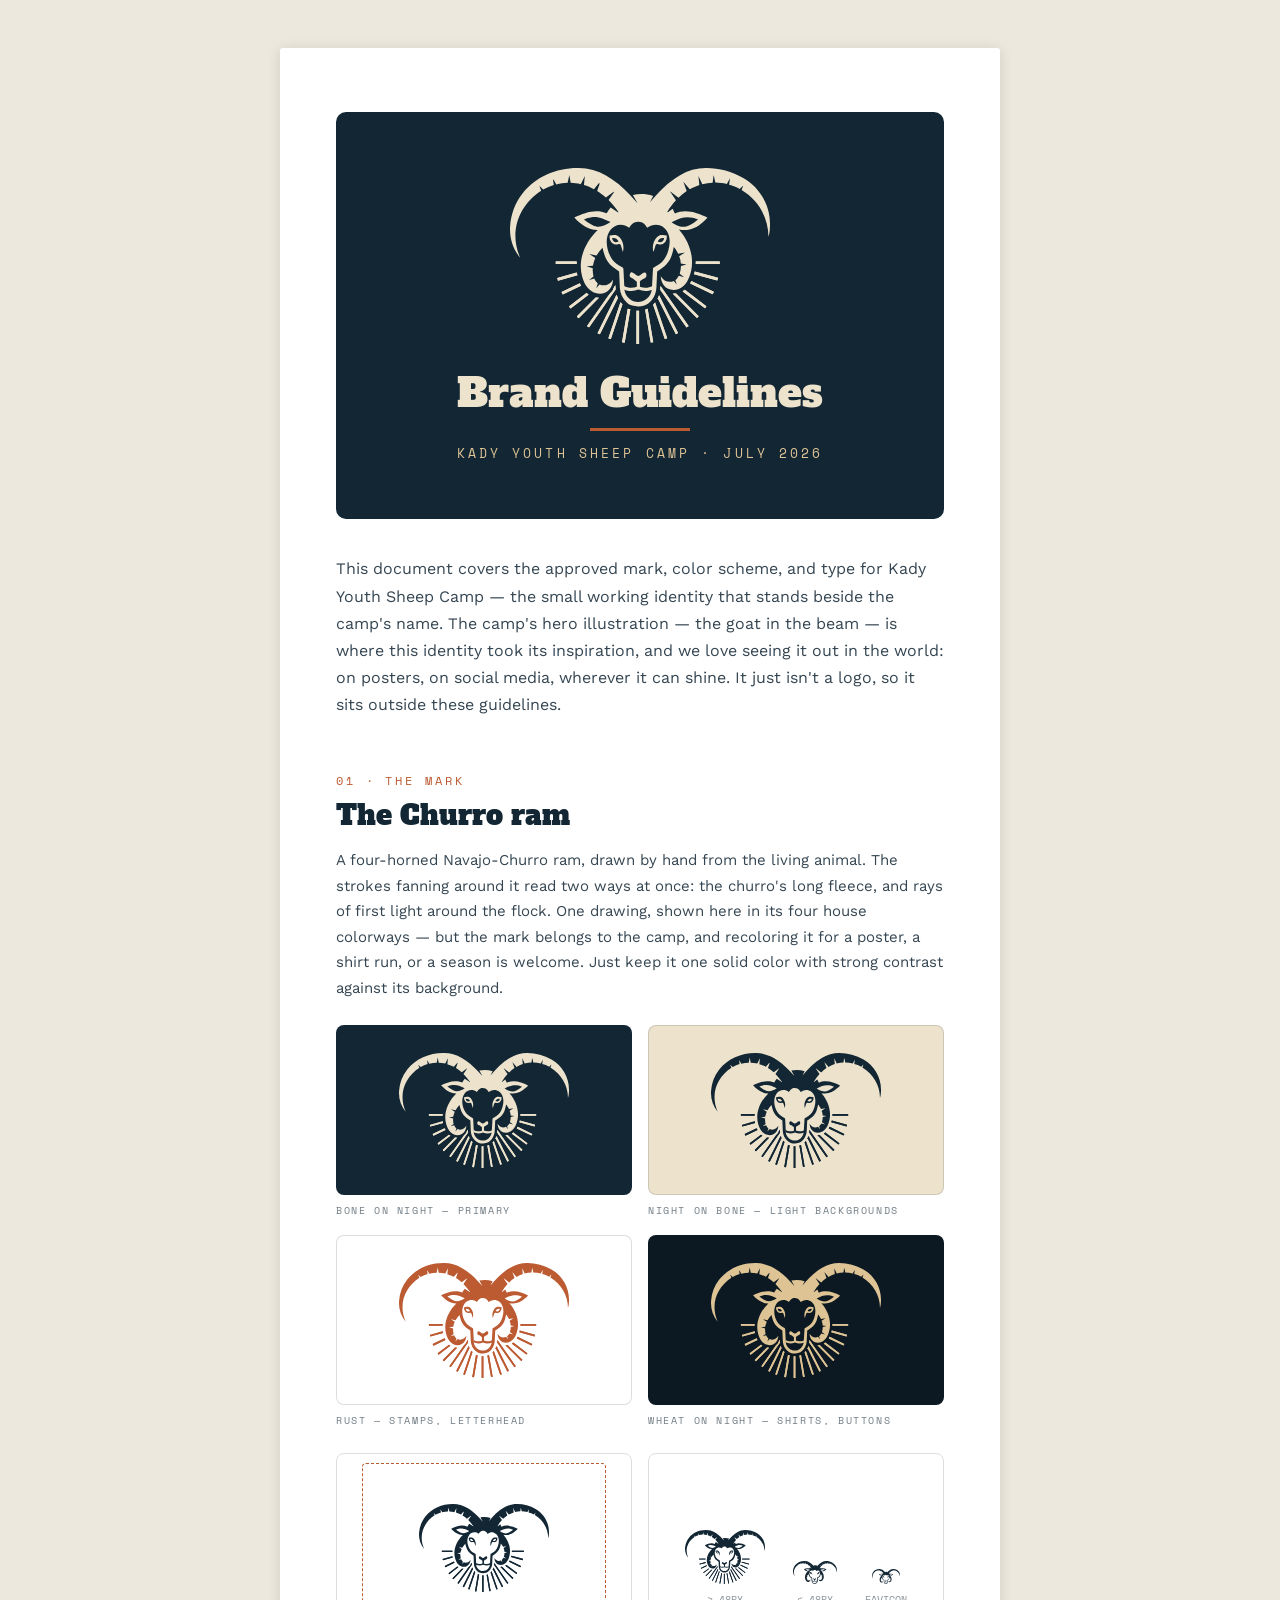
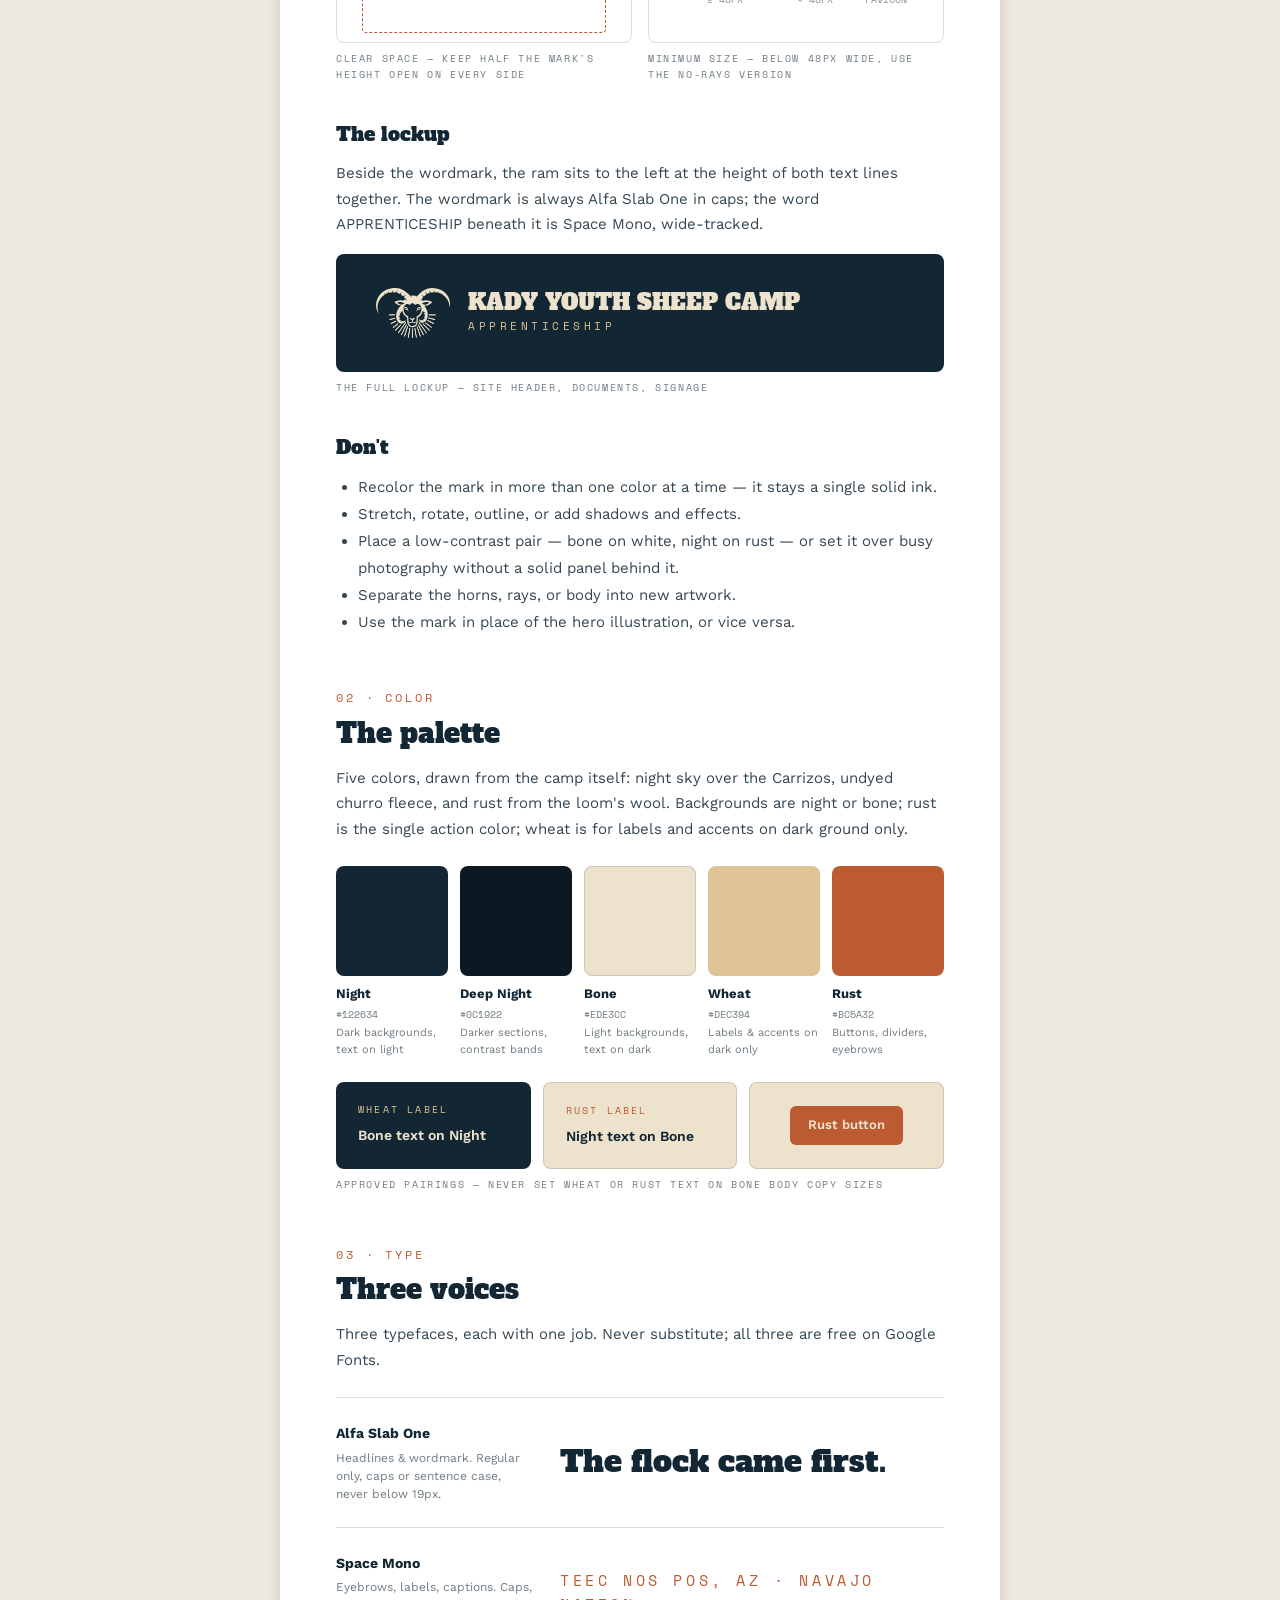
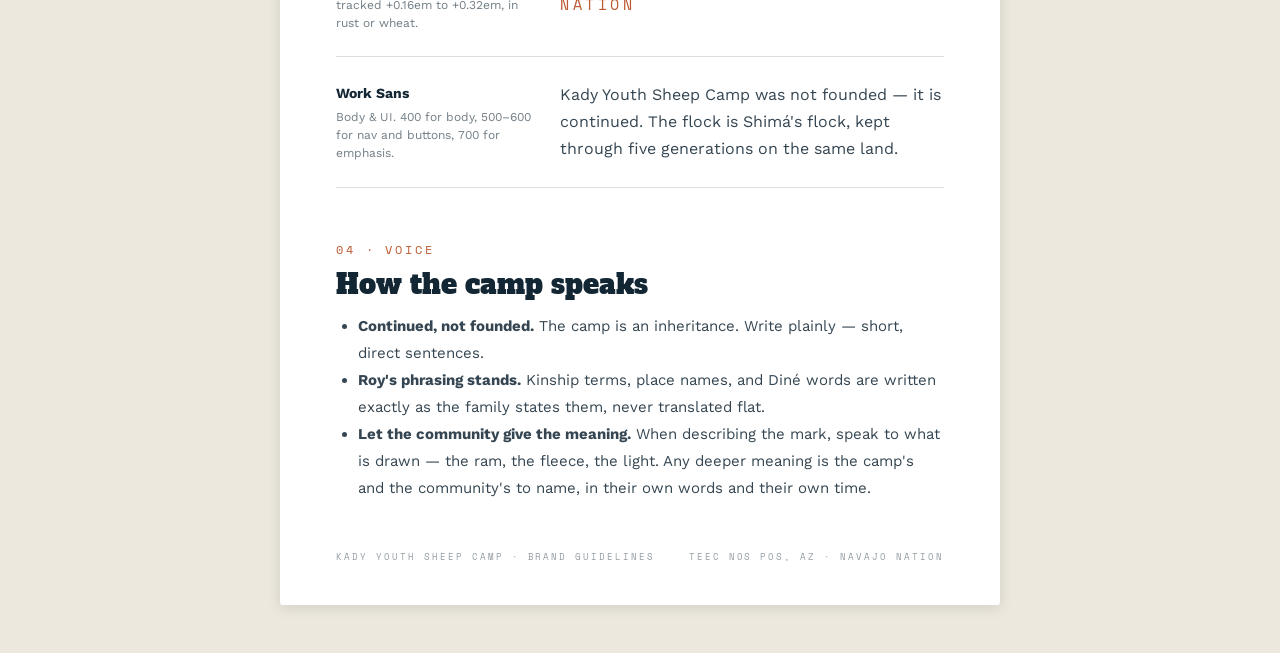
==== brand.html @ 65e83a9a "Add brand guidelines page and ram marks Deploys brand.html (approved ram mark, palette, type, voice)" ====
<!DOCTYPE html>
<html lang="en">
<head>
<meta charset="utf-8">
<meta name="viewport" content="width=device-width, initial-scale=1">
<title>Brand Guidelines — Kady Youth Sheep Camp</title>
<meta name="description" content="Brand guidelines for Kady Youth Sheep Camp — the approved ram mark, color palette, and type. Teec Nos Pos, Navajo Nation.">
<link rel="icon" href="assets/favicon.svg" type="image/svg+xml">

<link rel="preconnect" href="https://fonts.googleapis.com">
<link rel="preconnect" href="https://fonts.gstatic.com" crossorigin>
<link href="https://fonts.googleapis.com/css2?family=Alfa+Slab+One&family=Work+Sans:wght@400;500;600;700&family=Space+Mono:wght@400;700&display=swap" rel="stylesheet">

<style>
  :root{
    --night:#122634;
    --night-deep:#0C1922;
    --bone:#EDE3CC;
    --wheat:#DEC394;
    --rust:#BC5A32;
    --ink:#122634;
    --ink-85:rgba(18,38,52,0.85);
    --ink-60:rgba(18,38,52,0.6);
    --ink-50:rgba(18,38,52,0.5);
    --ink-45:rgba(18,38,52,0.45);
    --hair:rgba(18,38,52,0.15);
    --display:'Alfa Slab One', Rockwell, Georgia, serif;
    --body:'Work Sans', system-ui, sans-serif;
    --mono:'Space Mono', ui-monospace, monospace;
  }
  *{box-sizing:border-box}
  html,body{margin:0}
  body{
    background:#ece8dd;
    font-family:var(--body);
    color:var(--ink);
    line-height:1.6;
    -webkit-font-smoothing:antialiased;
    padding:48px 24px;
  }
  img{max-width:100%;display:block}
  a{color:var(--rust);text-decoration:none}
  a:hover{color:var(--night)}

  /* ---------- the sheet ---------- */
  .sheet{
    max-width:720px;margin:0 auto;
    background:#fff;
    border-radius:3px;
    box-shadow:0 2px 14px rgba(20,20,19,0.12);
    padding:64px 56px 40px;
  }
  @media (max-width:640px){
    body{padding:20px 12px}
    .sheet{padding:32px 22px 28px}
  }

  /* running footer */
  .doc-footer{
    display:flex;justify-content:space-between;gap:16px;flex-wrap:wrap;
    font-family:var(--mono);font-size:9px;letter-spacing:0.22em;
    color:var(--ink-45);margin-top:40px;padding-top:8px;
  }

  /* ---------- cover band ---------- */
  .cover{
    background:var(--night);border-radius:10px;
    padding:56px 48px;
    display:flex;flex-direction:column;align-items:center;gap:26px;text-align:center;
  }
  .cover>img{width:260px;max-width:80%;height:auto;object-fit:contain}
  .cover-title{display:flex;flex-direction:column;align-items:center;gap:12px}
  .cover-title h1{
    font-family:var(--display);font-weight:400;font-size:40px;line-height:1.15;
    color:var(--bone);margin:0;
  }
  .cover-rule{width:100px;height:3px;background:var(--rust)}
  .cover-meta{font-family:var(--mono);font-size:13px;letter-spacing:0.24em;color:var(--wheat)}

  .intro{font-size:16px;line-height:1.7;color:var(--ink-85);margin:36px 0 0;max-width:620px}

  /* ---------- section headers ---------- */
  .section-head{display:flex;flex-direction:column;gap:10px;margin-top:52px}
  .eyebrow{font-family:var(--mono);font-size:12px;letter-spacing:0.24em;color:var(--rust)}
  .section-head h2{font-family:var(--display);font-weight:400;font-size:27px;line-height:1.2;margin:0}
  .lead{font-size:15px;line-height:1.7;color:var(--ink-85);margin:16px 0 0;max-width:620px}

  h3.sub{font-family:var(--display);font-weight:400;font-size:19px;margin:36px 0 0}
  p.note{font-size:15px;line-height:1.7;color:var(--ink-85);margin:12px 0 0;max-width:620px}

  /* ---------- figures / grids ---------- */
  .grid-2{display:grid;grid-template-columns:1fr 1fr;gap:16px;margin-top:24px}
  figure{margin:0;display:flex;flex-direction:column;gap:8px}
  figcaption{
    font-family:var(--mono);font-size:10px;letter-spacing:0.16em;
    color:var(--ink-60);line-height:1.6;
  }
  .swatch-tile{border-radius:8px;height:170px;display:flex;align-items:center;justify-content:center}
  .swatch-tile img{width:170px;max-width:70%;height:auto;object-fit:contain}
  .on-night{background:var(--night)}
  .on-deep{background:var(--night-deep)}
  .on-bone{background:var(--bone);border:1px solid var(--hair)}
  .on-white{background:#fff;border:1px solid var(--hair)}

  /* clear space + min size */
  .diagram{
    border:1px solid var(--hair);border-radius:8px;height:190px;
    display:flex;align-items:center;justify-content:center;
  }
  .clearspace{border:1.5px dashed var(--rust);padding:40px 56px;border-radius:4px}
  .clearspace img{width:130px;height:auto;object-fit:contain;display:block}
  .minsize{
    align-items:flex-end;gap:28px;padding:0 24px 34px;
  }
  .minsize .step{display:flex;flex-direction:column;align-items:center;gap:8px}
  .minsize .step img{object-fit:contain;height:auto}
  .minsize .tag{font-family:var(--mono);font-size:10px;color:var(--ink-50)}

  /* lockup */
  .lockup{
    background:var(--night);border-radius:8px;padding:34px 40px;
    display:flex;align-items:center;gap:18px;
  }
  .lockup>img{width:74px;height:auto;object-fit:contain;flex:0 0 auto}
  .lockup .words{display:flex;flex-direction:column;gap:4px}
  .lockup .wm{font-family:var(--display);font-size:22px;line-height:1.1;color:var(--bone)}
  .lockup .sub{font-family:var(--mono);font-size:11px;letter-spacing:0.32em;color:var(--wheat)}

  /* don't list */
  ul.dont, ul.voice{
    font-size:15px;line-height:1.8;color:var(--ink-85);
    margin:12px 0 0;padding-left:22px;max-width:640px;
  }

  /* ---------- color ---------- */
  .palette{display:grid;grid-template-columns:repeat(5,1fr);gap:12px;margin-top:24px}
  .palette .chip{border-radius:8px;height:110px}
  .palette .name{font-weight:700;font-size:13px}
  .palette .hex{font-family:var(--mono);font-size:10px;color:var(--ink-60)}
  .palette .use{font-size:11px;line-height:1.5;color:var(--ink-60)}
  .palette figure{gap:8px}
  .palette .meta{display:flex;flex-direction:column;gap:2px}

  .pairings{display:grid;grid-template-columns:1fr 1fr 1fr;gap:12px}
  .pair{border-radius:8px;padding:20px 22px;display:flex;flex-direction:column;gap:6px}
  .pair.dark{background:var(--night)}
  .pair.light{background:var(--bone);border:1px solid var(--hair)}
  .pair .lbl{font-family:var(--mono);font-size:10px;letter-spacing:0.22em}
  .pair .lbl.wheat{color:var(--wheat)}
  .pair .lbl.rust{color:var(--rust)}
  .pair .txt{font-weight:600;font-size:14px}
  .pair .txt.bone{color:var(--bone)}
  .pair .txt.ink{color:var(--night)}
  .pair.btncell{align-items:center;justify-content:center}
  .rust-btn{background:var(--rust);color:var(--bone);font-weight:600;font-size:13px;padding:9px 18px;border-radius:6px}

  /* ---------- type ---------- */
  .type-list{margin-top:24px;border-top:1px solid var(--hair)}
  .type-row{
    display:grid;grid-template-columns:200px 1fr;gap:24px;
    padding:24px 0;border-bottom:1px solid var(--hair);align-items:center;
  }
  .type-row .who{display:flex;flex-direction:column;gap:4px}
  .type-row .who b{font-weight:700;font-size:14px}
  .type-row .who span{font-size:12px;line-height:1.5;color:var(--ink-60)}
  .spec-display{font-family:var(--display);font-weight:400;font-size:30px;line-height:1.2}
  .spec-mono{font-family:var(--mono);font-size:15px;letter-spacing:0.24em;color:var(--rust)}
  .spec-body{font-size:16px;line-height:1.7;color:var(--ink-85)}

  @media (max-width:640px){
    .grid-2,.pairings{grid-template-columns:1fr}
    .palette{grid-template-columns:repeat(2,1fr)}
    .type-row{grid-template-columns:1fr;gap:10px}
    .cover{padding:40px 24px}
    .cover-title h1{font-size:32px}
  }

  @media print{
    body{background:#fff;padding:0}
    .sheet{max-width:none;box-shadow:none;border-radius:0;padding:0.6in}
    .section-head,figure,.lockup,.type-row{break-inside:avoid}
    h2,h3{break-after:avoid}
  }
</style>
</head>
<body>

<article class="sheet">

  <!-- COVER BAND -->
  <div class="cover">
    <img src="assets/brand/ram-final-bone.svg" alt="The Kady Youth Sheep Camp ram mark">
    <div class="cover-title">
      <h1>Brand Guidelines</h1>
      <div class="cover-rule"></div>
      <div class="cover-meta">KADY YOUTH SHEEP CAMP · JULY 2026</div>
    </div>
  </div>

  <p class="intro">This document covers the approved mark, color scheme, and type for Kady Youth Sheep Camp — the small working identity that stands beside the camp's name. The camp's hero illustration — the goat in the beam — is where this identity took its inspiration, and we love seeing it out in the world: on posters, on social media, wherever it can shine. It just isn't a logo, so it sits outside these guidelines.</p>

  <!-- 01 THE MARK -->
  <div class="section-head">
    <div class="eyebrow">01 · THE MARK</div>
    <h2>The Churro ram</h2>
  </div>
  <p class="lead">A four-horned Navajo-Churro ram, drawn by hand from the living animal. The strokes fanning around it read two ways at once: the churro's long fleece, and rays of first light around the flock. One drawing, shown here in its four house colorways — but the mark belongs to the camp, and recoloring it for a poster, a shirt run, or a season is welcome. Just keep it one solid color with strong contrast against its background.</p>

  <div class="grid-2">
    <figure>
      <div class="swatch-tile on-night"><img src="assets/brand/ram-final-bone.svg" alt="Bone mark on night"></div>
      <figcaption>BONE ON NIGHT — PRIMARY</figcaption>
    </figure>
    <figure>
      <div class="swatch-tile on-bone"><img src="assets/brand/ram-final-night.svg" alt="Night mark on bone"></div>
      <figcaption>NIGHT ON BONE — LIGHT BACKGROUNDS</figcaption>
    </figure>
    <figure>
      <div class="swatch-tile on-white"><img src="assets/brand/ram-final-rust.svg" alt="Rust mark on white"></div>
      <figcaption>RUST — STAMPS, LETTERHEAD</figcaption>
    </figure>
    <figure>
      <div class="swatch-tile on-deep"><img src="assets/brand/ram-final-wheat.svg" alt="Wheat mark on deep night"></div>
      <figcaption>WHEAT ON NIGHT — SHIRTS, BUTTONS</figcaption>
    </figure>
  </div>

  <!-- CLEAR SPACE + MIN SIZE -->
  <div class="grid-2">
    <figure>
      <div class="diagram">
        <div class="clearspace"><img src="assets/brand/ram-final-night.svg" alt="Clear space diagram"></div>
      </div>
      <figcaption>CLEAR SPACE — KEEP HALF THE MARK'S HEIGHT OPEN ON EVERY SIDE</figcaption>
    </figure>
    <figure>
      <div class="diagram minsize">
        <div class="step">
          <img src="assets/brand/ram-final-night.svg" alt="" style="width:80px">
          <span class="tag">≥ 48PX</span>
        </div>
        <div class="step">
          <img src="assets/brand/ram-norays-night.svg" alt="" style="width:44px">
          <span class="tag">&lt; 48PX</span>
        </div>
        <div class="step">
          <img src="assets/brand/ram-norays-night.svg" alt="" style="width:28px">
          <span class="tag">FAVICON</span>
        </div>
      </div>
      <figcaption>MINIMUM SIZE — BELOW 48PX WIDE, USE THE NO-RAYS VERSION</figcaption>
    </figure>
  </div>

  <!-- LOCKUP -->
  <h3 class="sub">The lockup</h3>
  <p class="note">Beside the wordmark, the ram sits to the left at the height of both text lines together. The wordmark is always Alfa Slab One in caps; the word APPRENTICESHIP beneath it is Space Mono, wide-tracked.</p>
  <figure style="margin-top:16px">
    <div class="lockup">
      <img src="assets/brand/ram-final-bone.svg" alt="Lockup">
      <div class="words">
        <div class="wm">KADY YOUTH SHEEP CAMP</div>
        <div class="sub">APPRENTICESHIP</div>
      </div>
    </div>
    <figcaption>THE FULL LOCKUP — SITE HEADER, DOCUMENTS, SIGNAGE</figcaption>
  </figure>

  <!-- MISUSE -->
  <h3 class="sub">Don't</h3>
  <ul class="dont">
    <li>Recolor the mark in more than one color at a time — it stays a single solid ink.</li>
    <li>Stretch, rotate, outline, or add shadows and effects.</li>
    <li>Place a low-contrast pair — bone on white, night on rust — or set it over busy photography without a solid panel behind it.</li>
    <li>Separate the horns, rays, or body into new artwork.</li>
    <li>Use the mark in place of the hero illustration, or vice versa.</li>
  </ul>

  <!-- 02 COLOR -->
  <div class="section-head">
    <div class="eyebrow">02 · COLOR</div>
    <h2>The palette</h2>
  </div>
  <p class="lead">Five colors, drawn from the camp itself: night sky over the Carrizos, undyed churro fleece, and rust from the loom's wool. Backgrounds are night or bone; rust is the single action color; wheat is for labels and accents on dark ground only.</p>

  <div class="palette">
    <figure>
      <div class="chip" style="background:#122634"></div>
      <div class="meta"><span class="name">Night</span><span class="hex">#122634</span><span class="use">Dark backgrounds, text on light</span></div>
    </figure>
    <figure>
      <div class="chip" style="background:#0C1922"></div>
      <div class="meta"><span class="name">Deep Night</span><span class="hex">#0C1922</span><span class="use">Darker sections, contrast bands</span></div>
    </figure>
    <figure>
      <div class="chip" style="background:#EDE3CC;border:1px solid var(--hair)"></div>
      <div class="meta"><span class="name">Bone</span><span class="hex">#EDE3CC</span><span class="use">Light backgrounds, text on dark</span></div>
    </figure>
    <figure>
      <div class="chip" style="background:#DEC394"></div>
      <div class="meta"><span class="name">Wheat</span><span class="hex">#DEC394</span><span class="use">Labels &amp; accents on dark only</span></div>
    </figure>
    <figure>
      <div class="chip" style="background:#BC5A32"></div>
      <div class="meta"><span class="name">Rust</span><span class="hex">#BC5A32</span><span class="use">Buttons, dividers, eyebrows</span></div>
    </figure>
  </div>

  <figure style="margin-top:24px">
    <div class="pairings">
      <div class="pair dark">
        <span class="lbl wheat">WHEAT LABEL</span>
        <span class="txt bone">Bone text on Night</span>
      </div>
      <div class="pair light">
        <span class="lbl rust">RUST LABEL</span>
        <span class="txt ink">Night text on Bone</span>
      </div>
      <div class="pair light btncell">
        <span class="rust-btn">Rust button</span>
      </div>
    </div>
    <figcaption>APPROVED PAIRINGS — NEVER SET WHEAT OR RUST TEXT ON BONE BODY COPY SIZES</figcaption>
  </figure>

  <!-- 03 TYPE -->
  <div class="section-head">
    <div class="eyebrow">03 · TYPE</div>
    <h2>Three voices</h2>
  </div>
  <p class="lead">Three typefaces, each with one job. Never substitute; all three are free on Google Fonts.</p>

  <div class="type-list">
    <div class="type-row">
      <div class="who">
        <b>Alfa Slab One</b>
        <span>Headlines &amp; wordmark. Regular only, caps or sentence case, never below 19px.</span>
      </div>
      <div class="spec-display">The flock came first.</div>
    </div>
    <div class="type-row">
      <div class="who">
        <b>Space Mono</b>
        <span>Eyebrows, labels, captions. Caps, tracked +0.16em to +0.32em, in rust or wheat.</span>
      </div>
      <div class="spec-mono">TEEC NOS POS, AZ · NAVAJO NATION</div>
    </div>
    <div class="type-row">
      <div class="who">
        <b>Work Sans</b>
        <span>Body &amp; UI. 400 for body, 500–600 for nav and buttons, 700 for emphasis.</span>
      </div>
      <div class="spec-body">Kady Youth Sheep Camp was not founded — it is continued. The flock is Shimá's flock, kept through five generations on the same land.</div>
    </div>
  </div>

  <!-- 04 VOICE -->
  <div class="section-head">
    <div class="eyebrow">04 · VOICE</div>
    <h2>How the camp speaks</h2>
  </div>
  <ul class="voice">
    <li><strong>Continued, not founded.</strong>&nbsp;The camp is an inheritance. Write plainly — short, direct sentences.</li>
    <li><strong>Roy's phrasing stands.</strong> Kinship terms, place names, and Diné words are written exactly as the family states them, never translated flat.</li>
    <li><strong>Let the community give the meaning.</strong> When describing the mark, speak to what is drawn — the ram, the fleece, the light. Any deeper meaning is the camp's and the community's to name, in their own words and their own time.</li>
  </ul>

  <div class="doc-footer">
    <span>KADY YOUTH SHEEP CAMP · BRAND GUIDELINES</span>
    <span>TEEC NOS POS, AZ · NAVAJO NATION</span>
  </div>

</article>

</body>
</html>
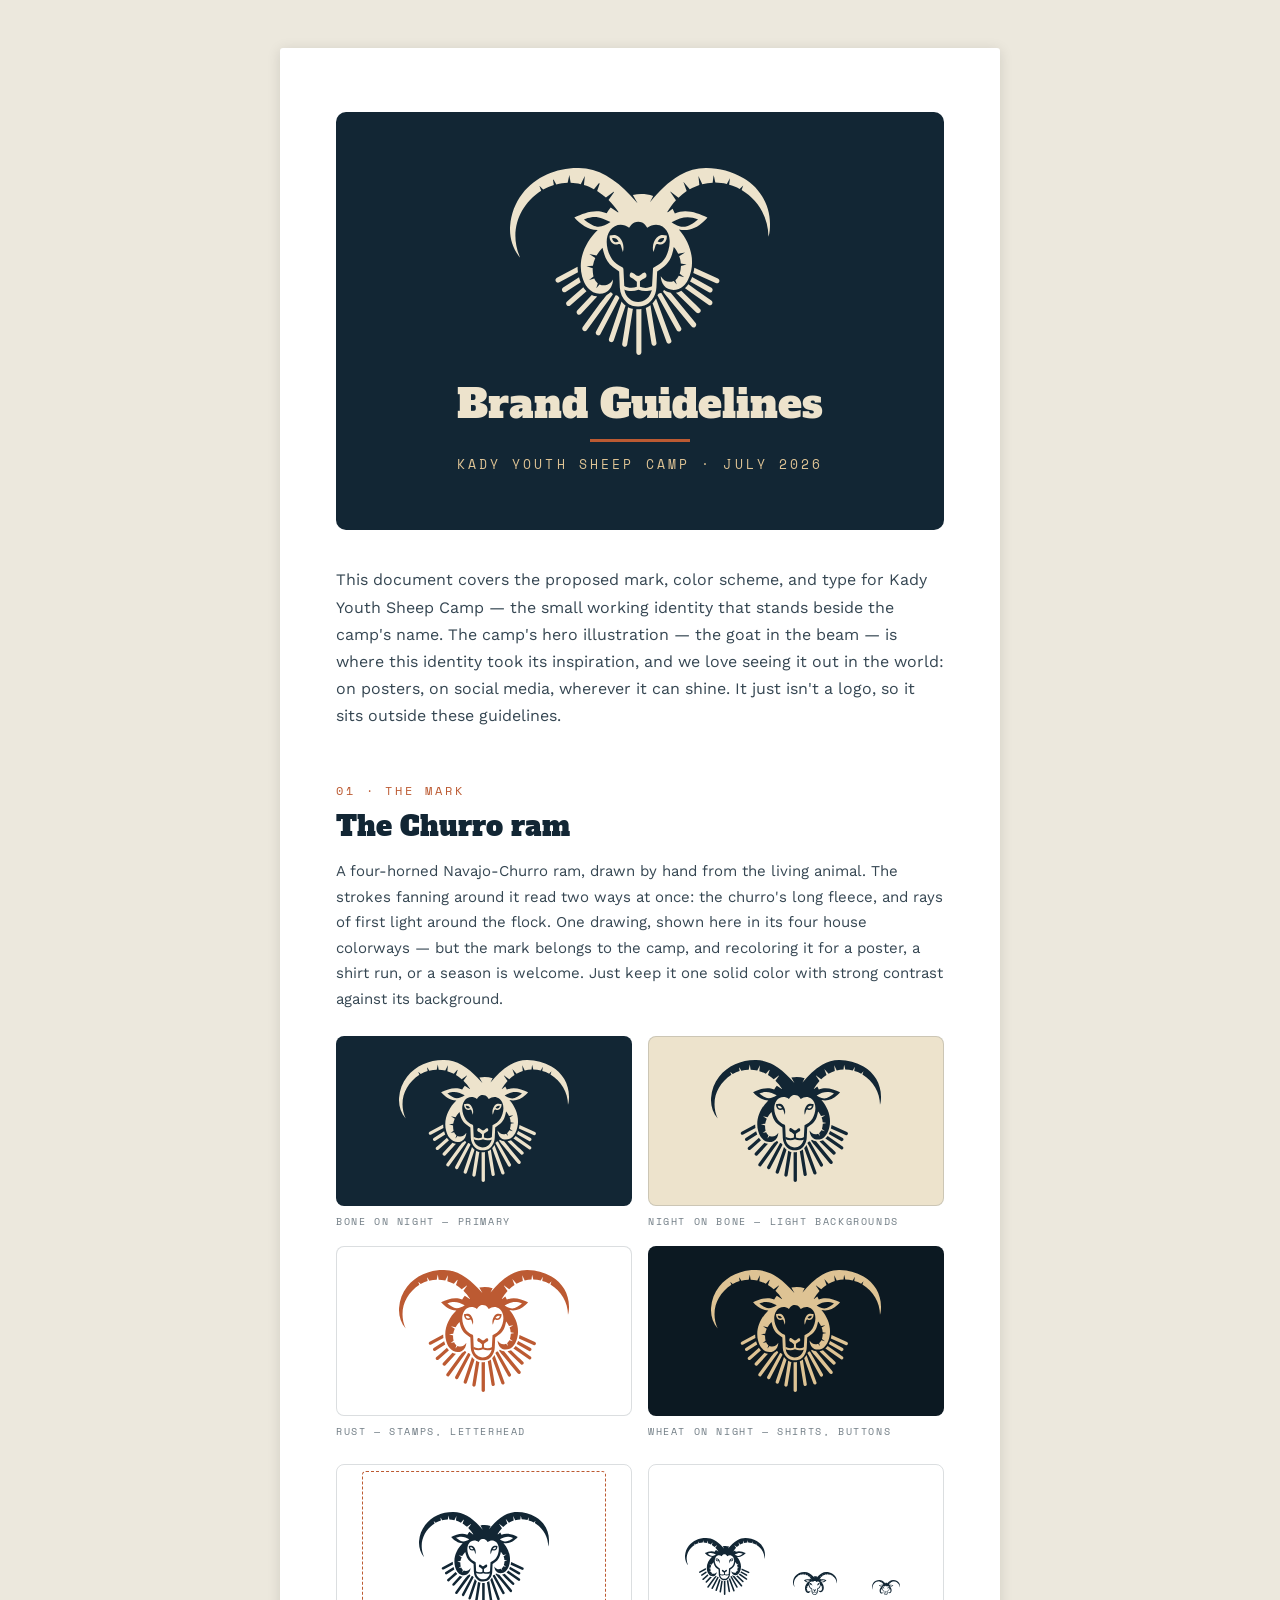
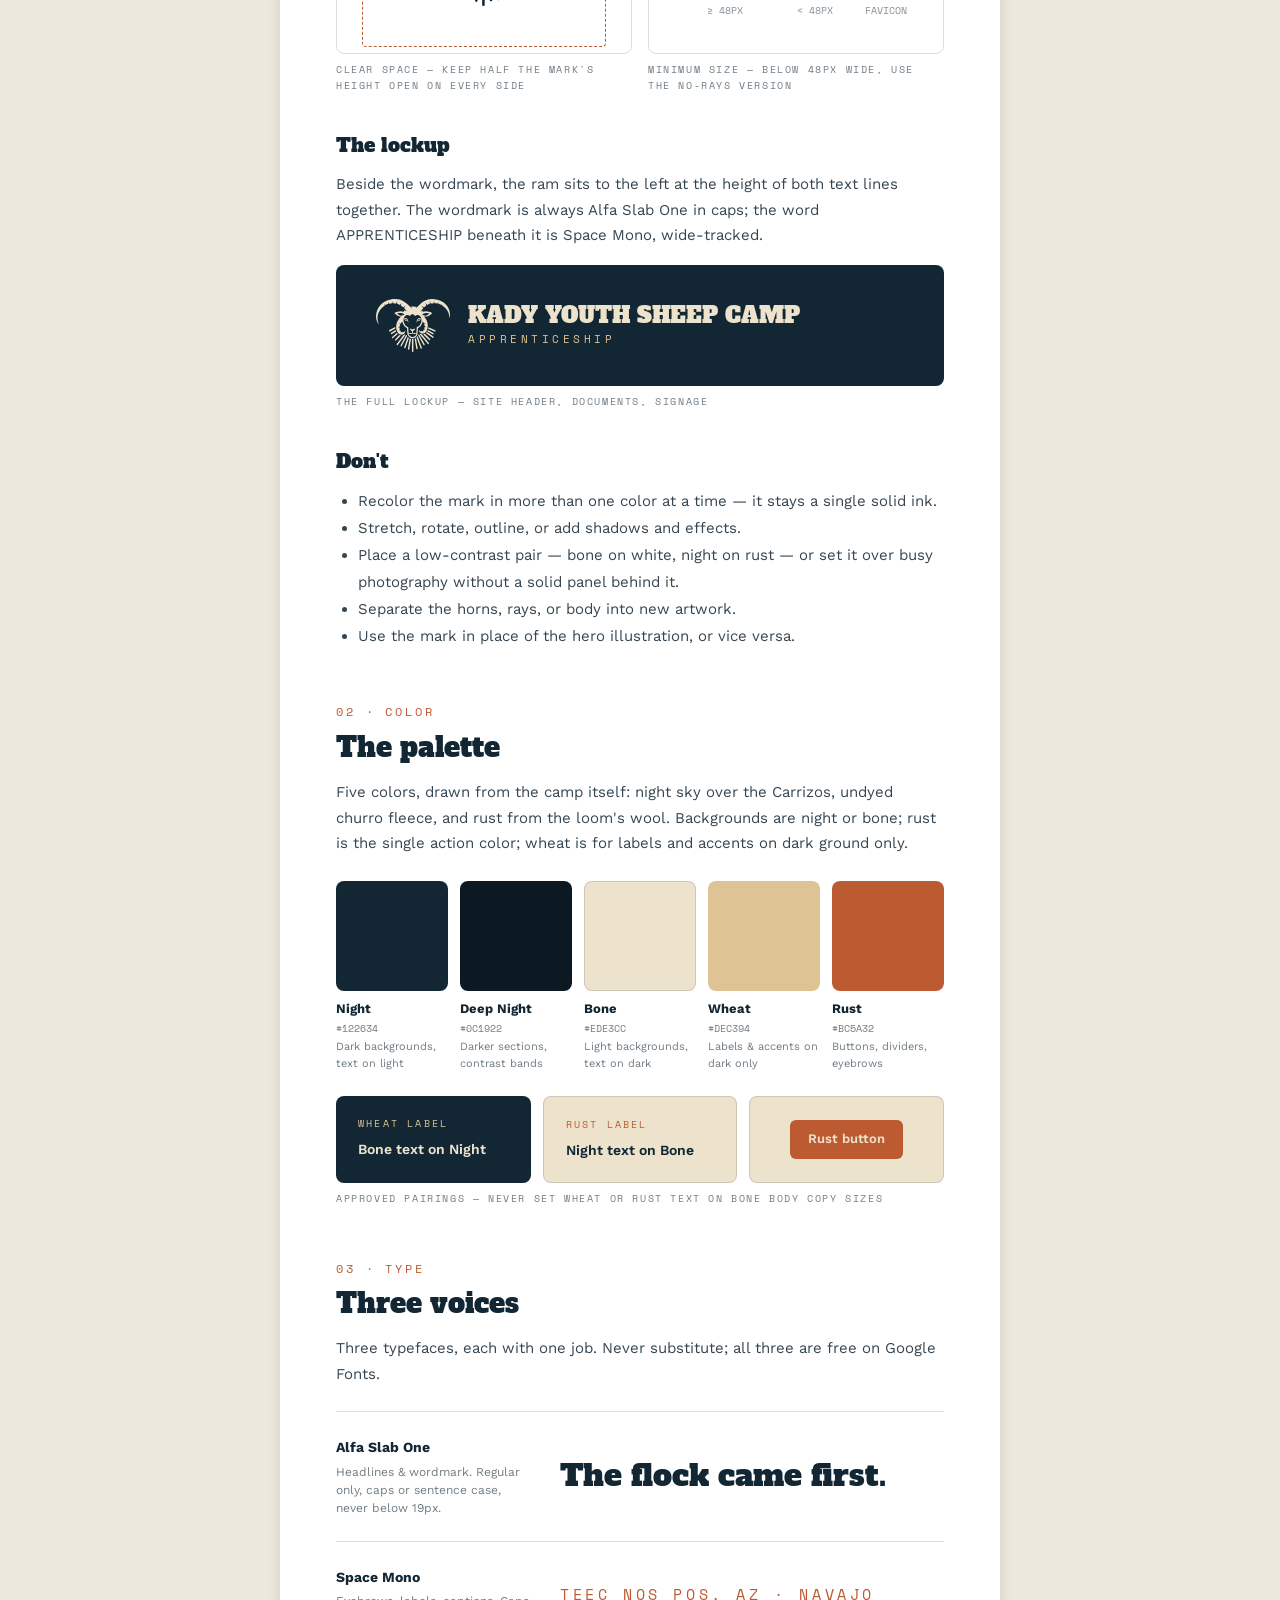
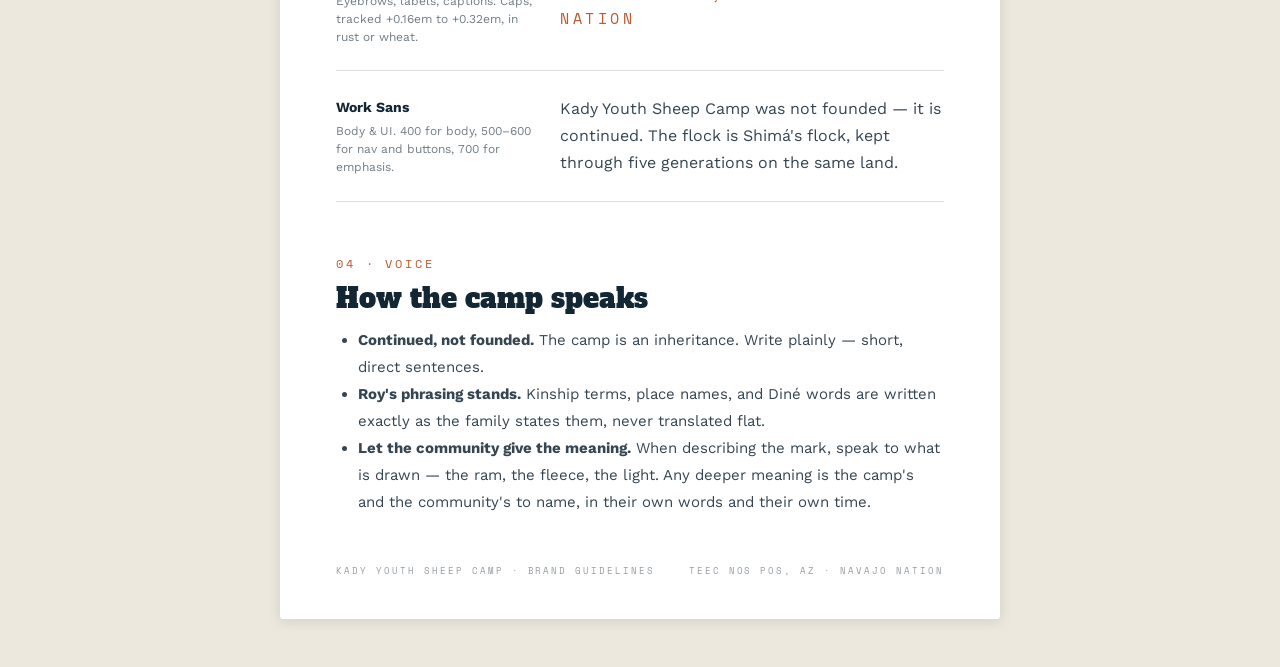
==== commit 042e8f4e: "Update ram mark (new rays), add hero 1d, refresh brand page - ram-final-*.svg: new sun-ray fan and a" ====
--- a/brand.html
+++ b/brand.html
@@ -4,7 +4,7 @@
 <meta charset="utf-8">
 <meta name="viewport" content="width=device-width, initial-scale=1">
 <title>Brand Guidelines — Kady Youth Sheep Camp</title>
-<meta name="description" content="Brand guidelines for Kady Youth Sheep Camp — the approved ram mark, color palette, and type. Teec Nos Pos, Navajo Nation.">
+<meta name="description" content="Brand guidelines for Kady Youth Sheep Camp — the proposed ram mark, color palette, and type. Teec Nos Pos, Navajo Nation.">
 <link rel="icon" href="assets/favicon.svg" type="image/svg+xml">
 
 <link rel="preconnect" href="https://fonts.googleapis.com">
@@ -197,7 +197,7 @@
     </div>
   </div>
 
-  <p class="intro">This document covers the approved mark, color scheme, and type for Kady Youth Sheep Camp — the small working identity that stands beside the camp's name. The camp's hero illustration — the goat in the beam — is where this identity took its inspiration, and we love seeing it out in the world: on posters, on social media, wherever it can shine. It just isn't a logo, so it sits outside these guidelines.</p>
+  <p class="intro">This document covers the proposed mark, color scheme, and type for Kady Youth Sheep Camp — the small working identity that stands beside the camp's name. The camp's hero illustration — the goat in the beam — is where this identity took its inspiration, and we love seeing it out in the world: on posters, on social media, wherever it can shine. It just isn't a logo, so it sits outside these guidelines.</p>
 
   <!-- 01 THE MARK -->
   <div class="section-head">
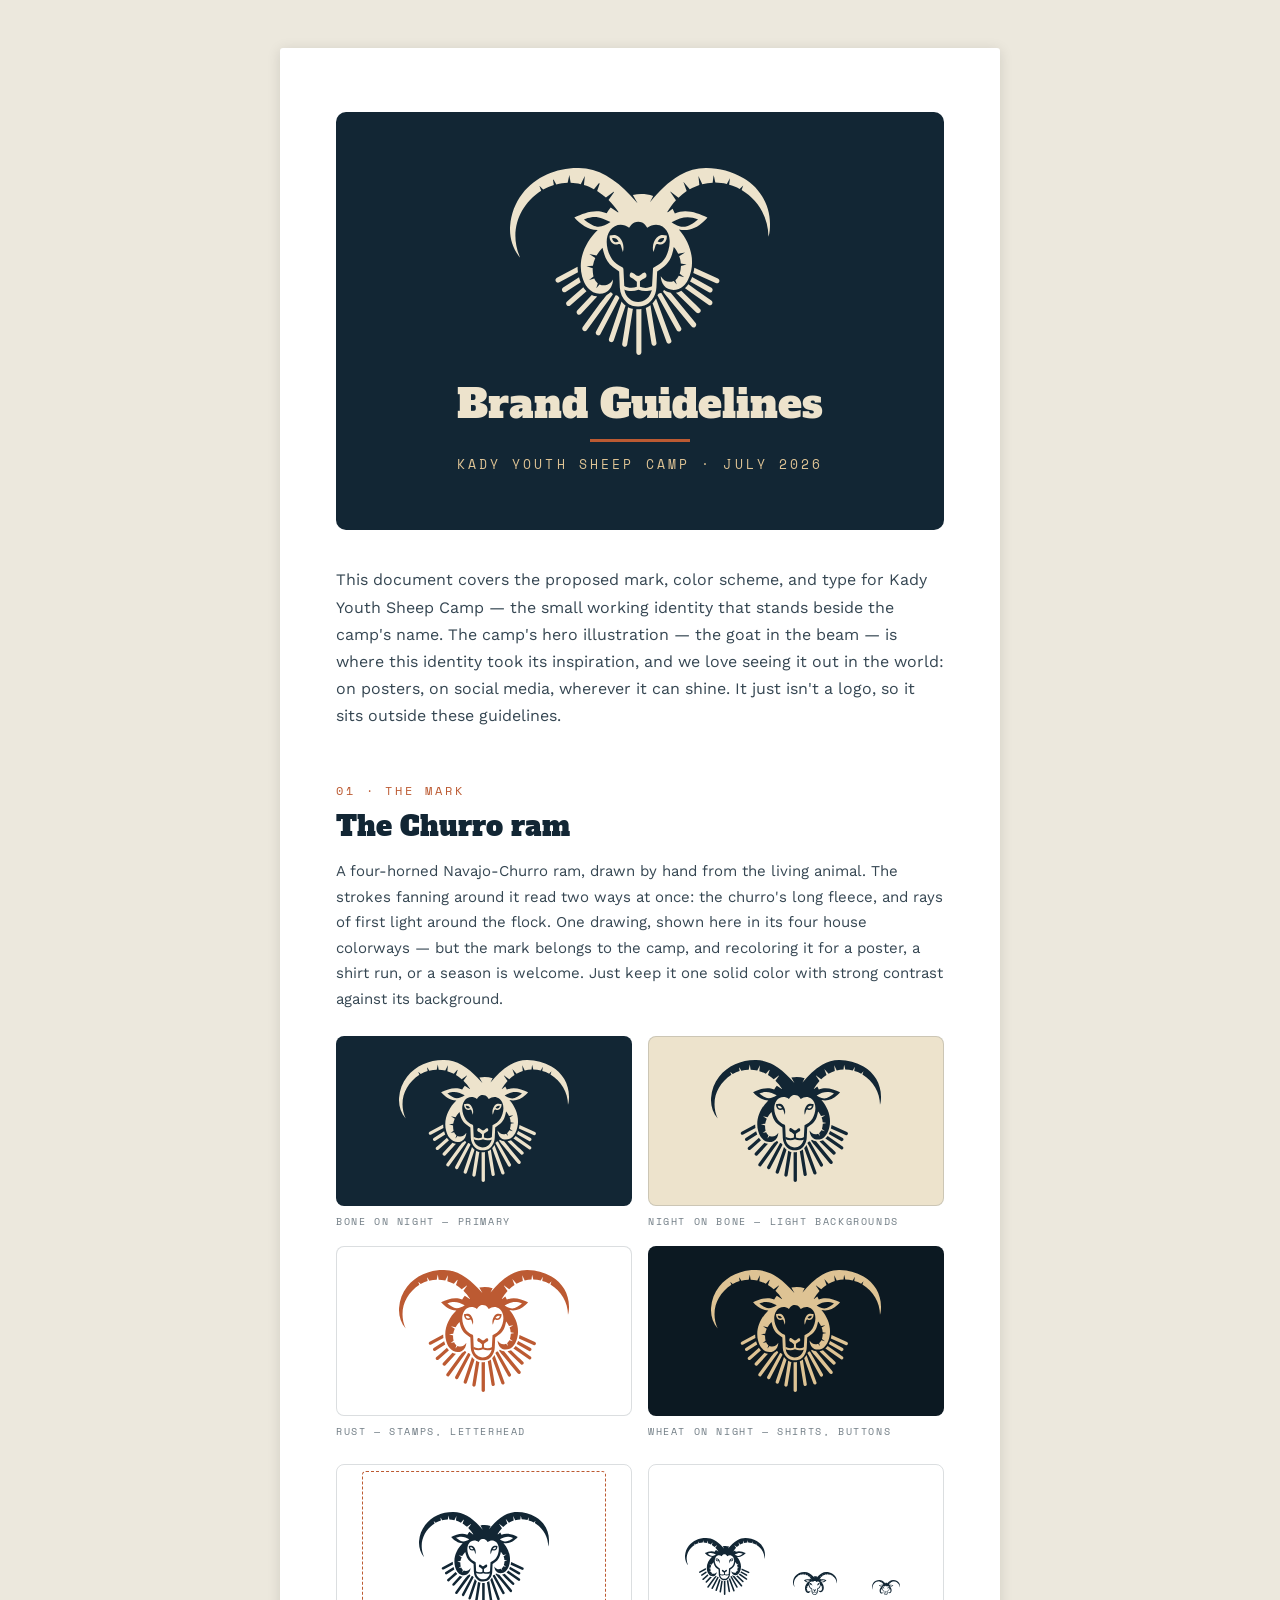
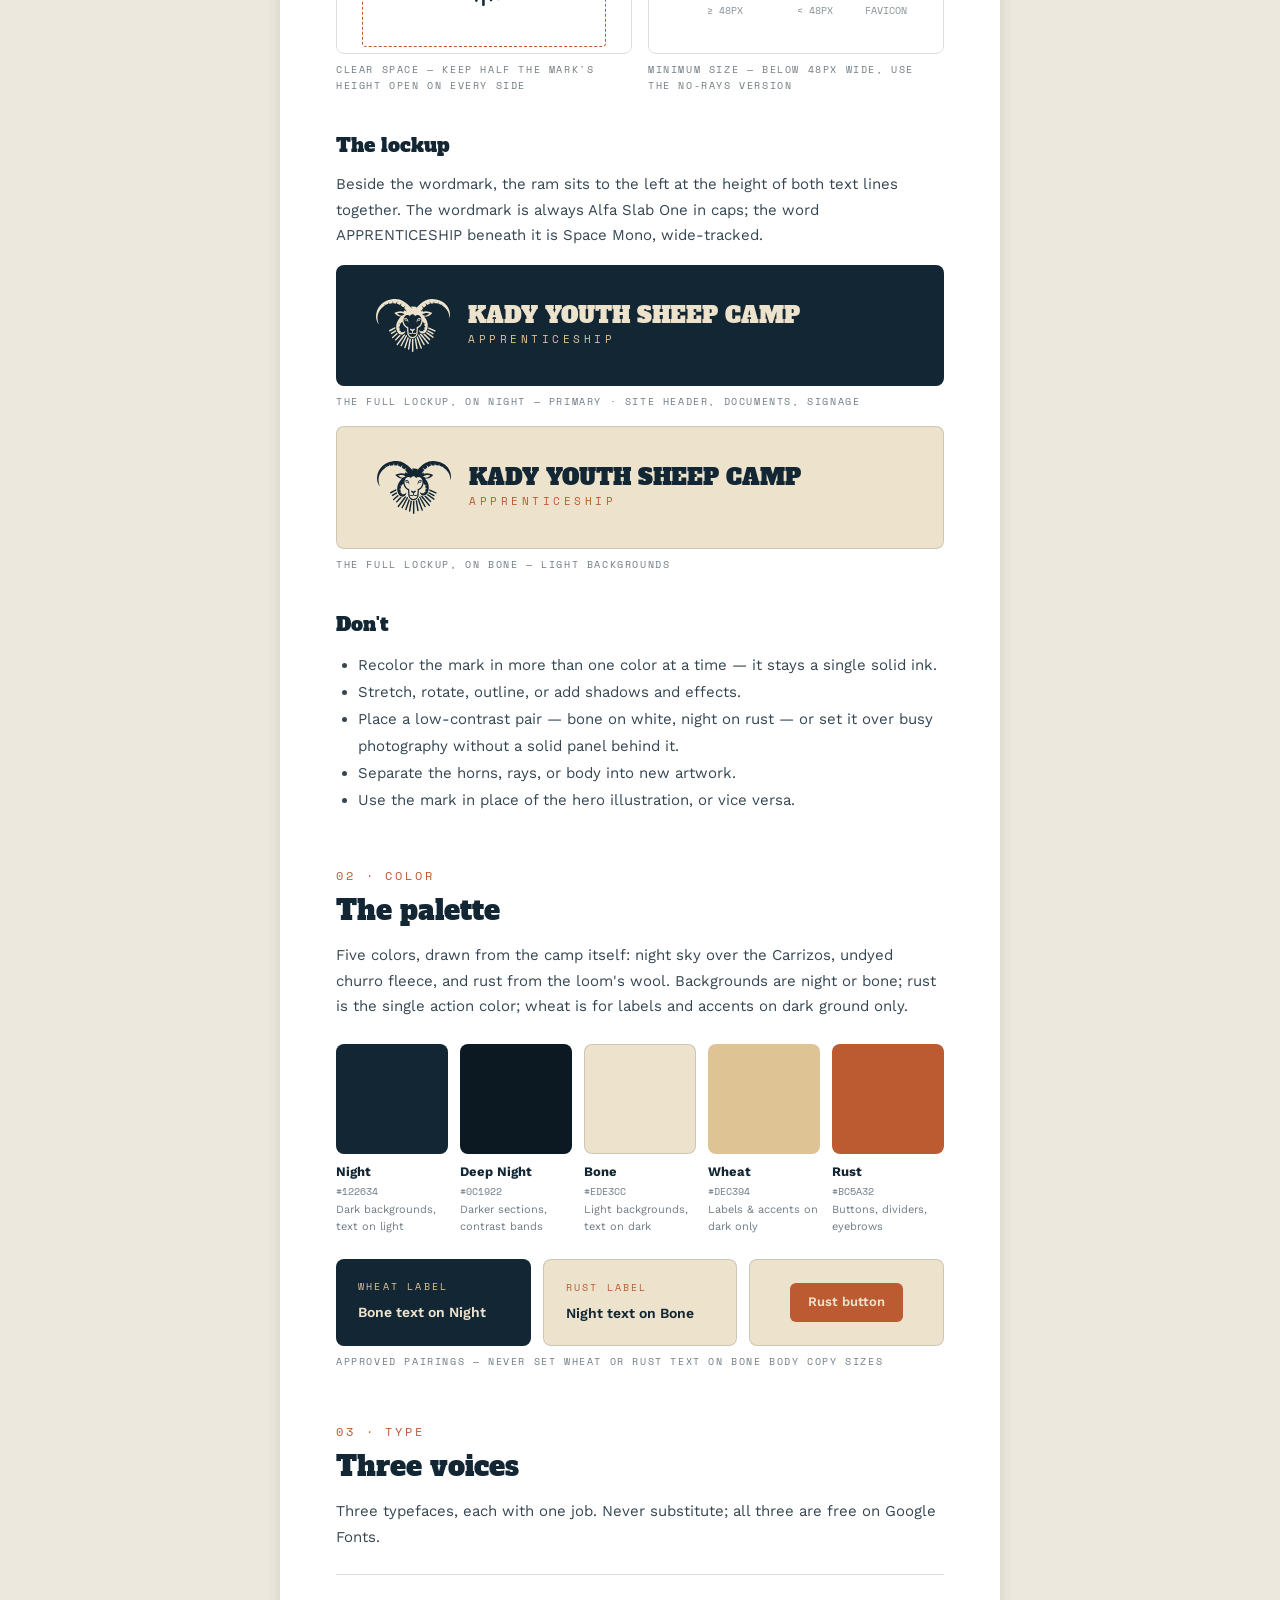
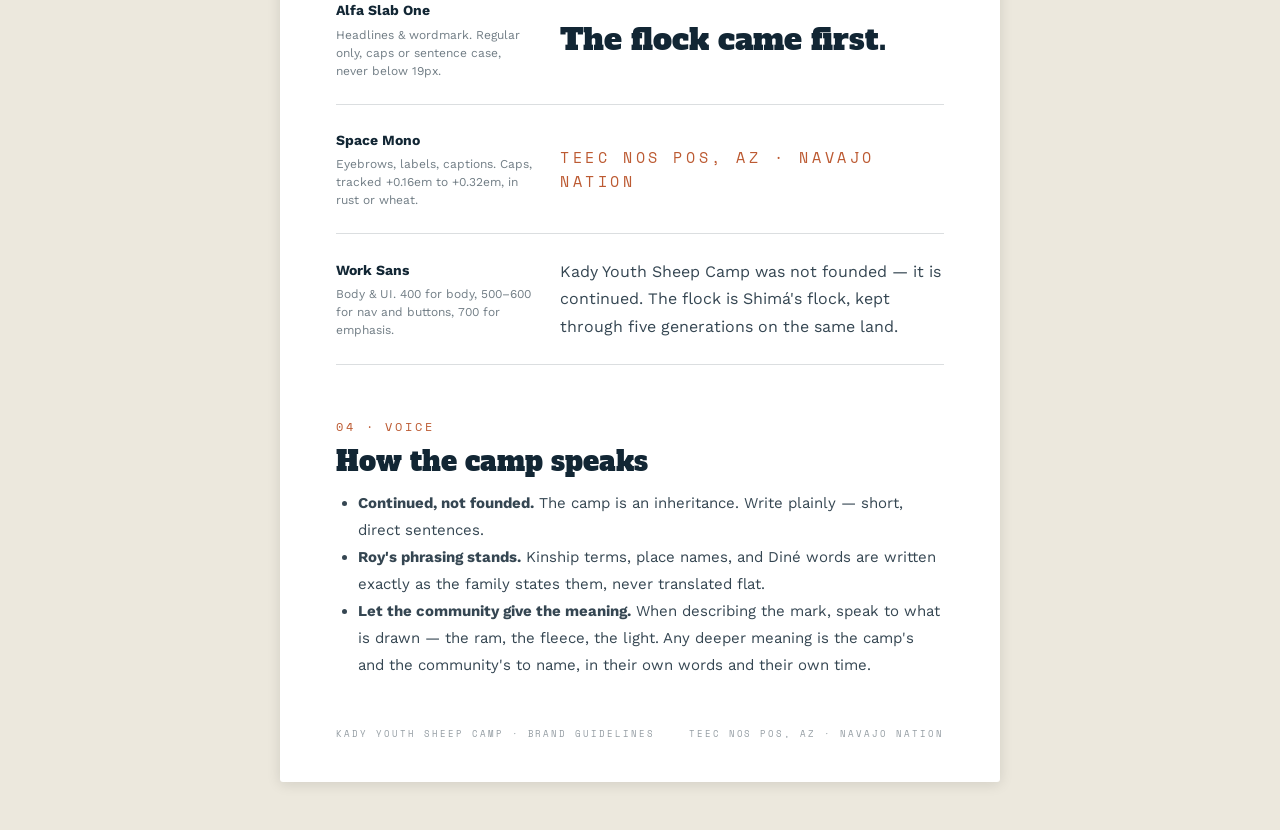
==== commit d1a43a7b: "Brand: add night-on-bone lockup variant Second full lockup for light backgrounds — night mark and wo" ====
--- a/brand.html
+++ b/brand.html
@@ -125,6 +125,9 @@
   .lockup .words{display:flex;flex-direction:column;gap:4px}
   .lockup .wm{font-family:var(--display);font-size:22px;line-height:1.1;color:var(--bone)}
   .lockup .sub{font-family:var(--mono);font-size:11px;letter-spacing:0.32em;color:var(--wheat)}
+  .lockup.light{background:var(--bone);border:1px solid var(--hair)}
+  .lockup.light .wm{color:var(--night)}
+  .lockup.light .sub{color:var(--rust)}
 
   /* don't list */
   ul.dont, ul.voice{
@@ -257,13 +260,23 @@
   <p class="note">Beside the wordmark, the ram sits to the left at the height of both text lines together. The wordmark is always Alfa Slab One in caps; the word APPRENTICESHIP beneath it is Space Mono, wide-tracked.</p>
   <figure style="margin-top:16px">
     <div class="lockup">
-      <img src="assets/brand/ram-final-bone.svg" alt="Lockup">
+      <img src="assets/brand/ram-final-bone.svg" alt="Full lockup, bone on night">
       <div class="words">
         <div class="wm">KADY YOUTH SHEEP CAMP</div>
         <div class="sub">APPRENTICESHIP</div>
       </div>
     </div>
-    <figcaption>THE FULL LOCKUP — SITE HEADER, DOCUMENTS, SIGNAGE</figcaption>
+    <figcaption>THE FULL LOCKUP, ON NIGHT — PRIMARY · SITE HEADER, DOCUMENTS, SIGNAGE</figcaption>
+  </figure>
+  <figure style="margin-top:16px">
+    <div class="lockup light">
+      <img src="assets/brand/ram-final-night.svg" alt="Full lockup, night on bone">
+      <div class="words">
+        <div class="wm">KADY YOUTH SHEEP CAMP</div>
+        <div class="sub">APPRENTICESHIP</div>
+      </div>
+    </div>
+    <figcaption>THE FULL LOCKUP, ON BONE — LIGHT BACKGROUNDS</figcaption>
   </figure>
 
   <!-- MISUSE -->
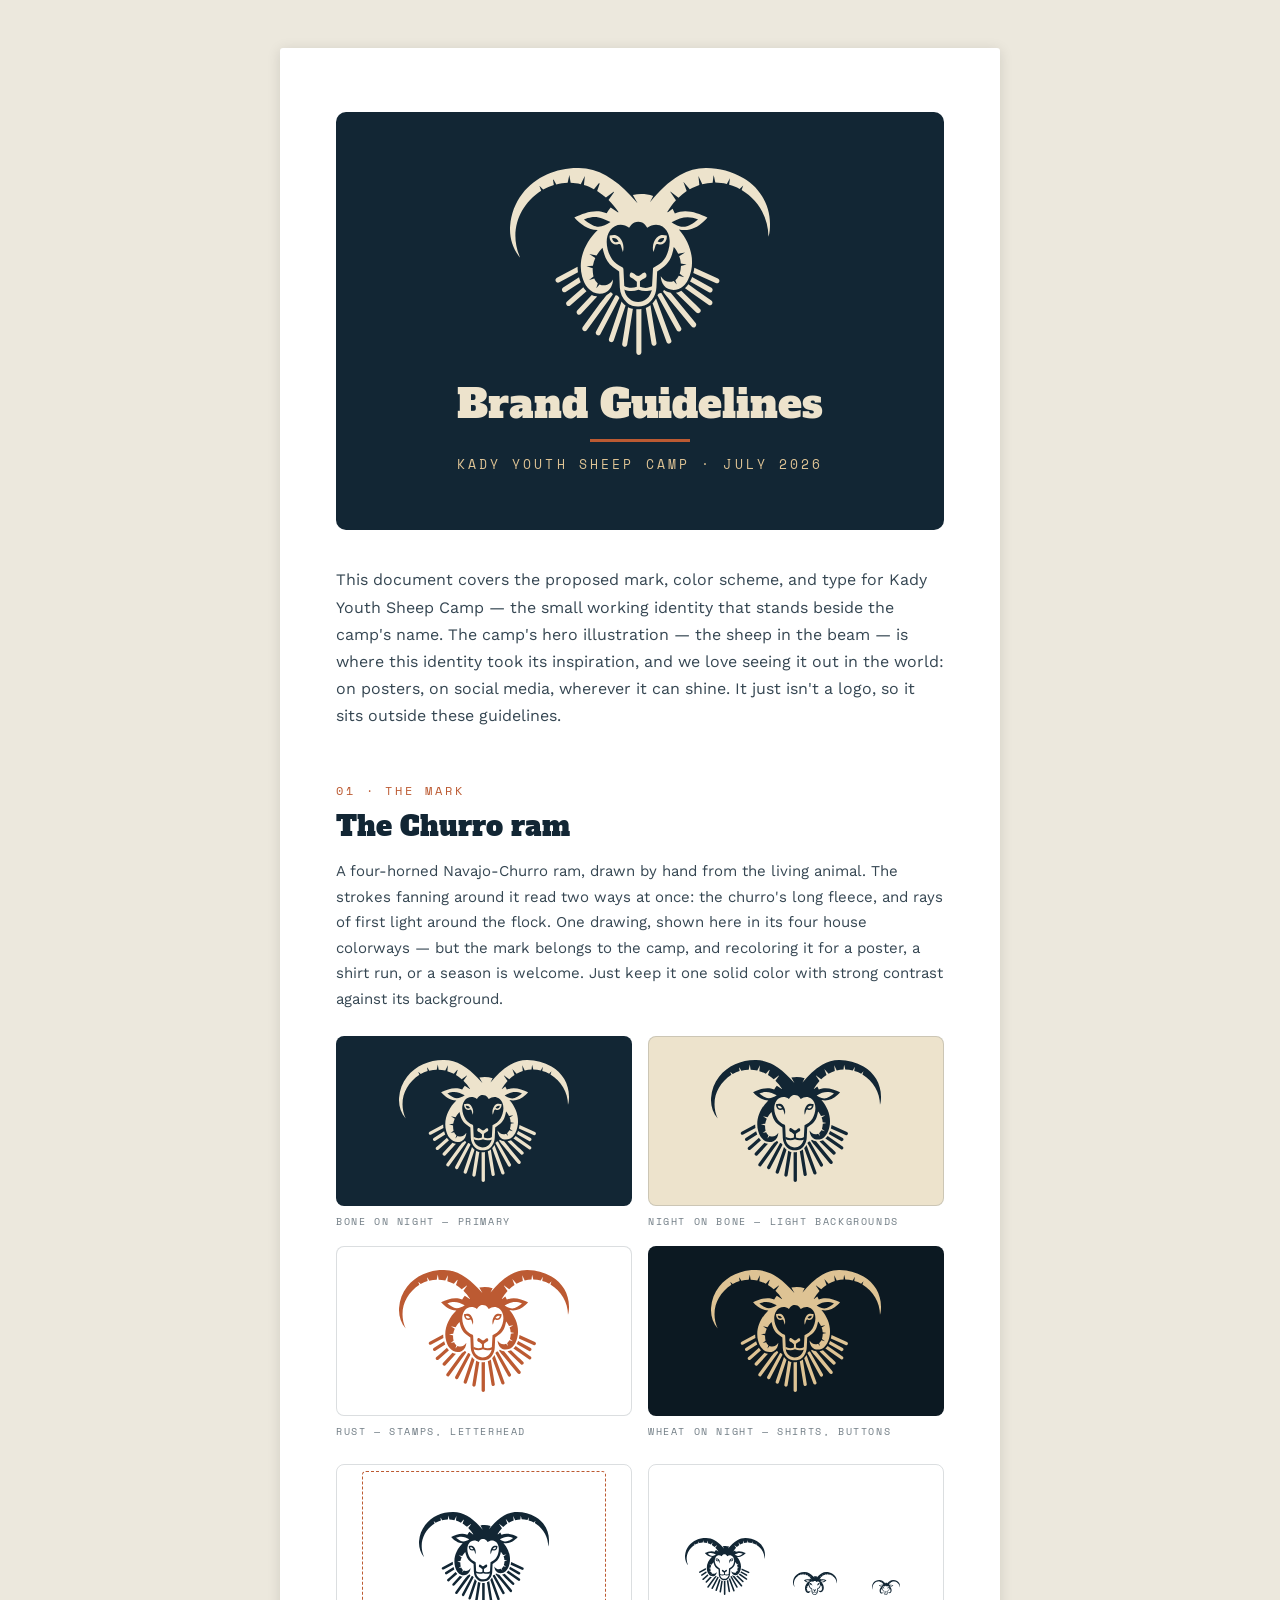
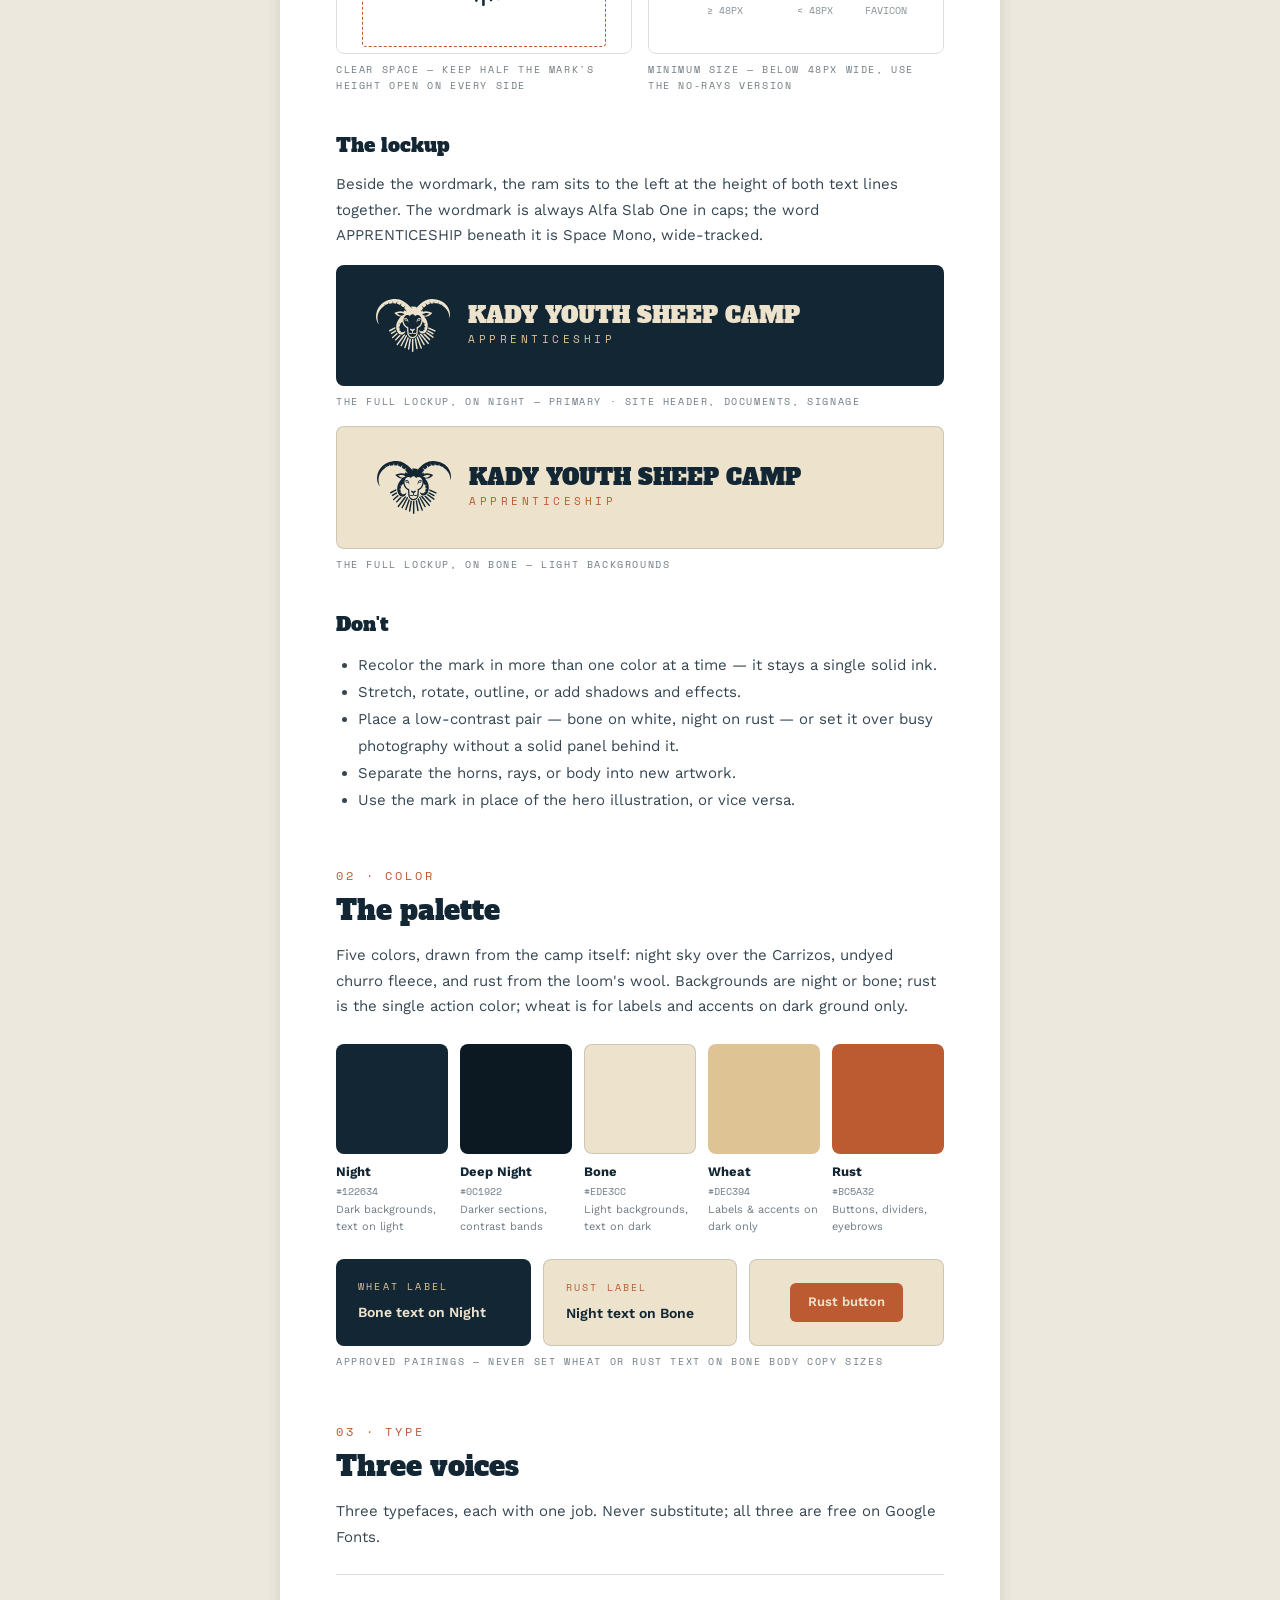
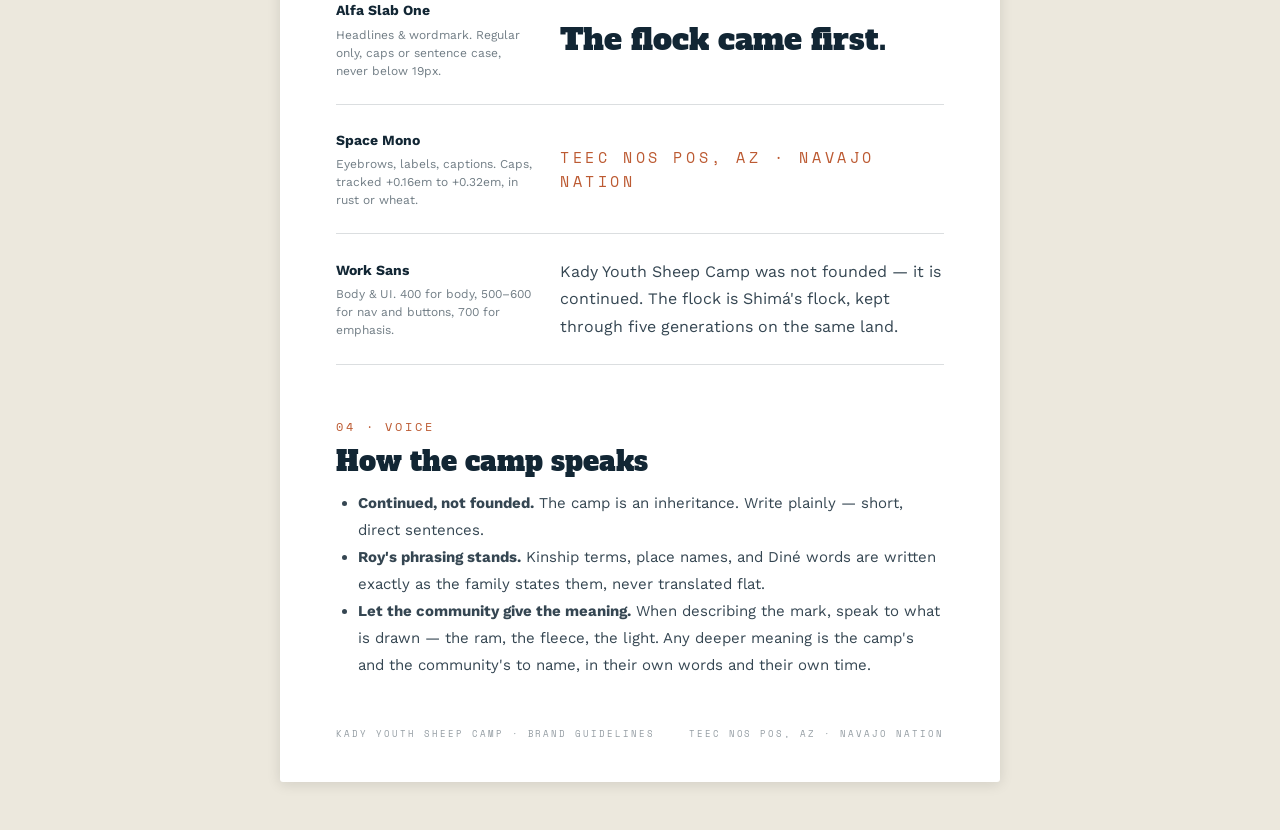
==== commit 102c7842: "Copy: replace goat with sheep throughout - Hero illustration described as "sheep in the beam" (was g" ====
--- a/brand.html
+++ b/brand.html
@@ -200,7 +200,7 @@
     </div>
   </div>
 
-  <p class="intro">This document covers the proposed mark, color scheme, and type for Kady Youth Sheep Camp — the small working identity that stands beside the camp's name. The camp's hero illustration — the goat in the beam — is where this identity took its inspiration, and we love seeing it out in the world: on posters, on social media, wherever it can shine. It just isn't a logo, so it sits outside these guidelines.</p>
+  <p class="intro">This document covers the proposed mark, color scheme, and type for Kady Youth Sheep Camp — the small working identity that stands beside the camp's name. The camp's hero illustration — the sheep in the beam — is where this identity took its inspiration, and we love seeing it out in the world: on posters, on social media, wherever it can shine. It just isn't a logo, so it sits outside these guidelines.</p>
 
   <!-- 01 THE MARK -->
   <div class="section-head">
